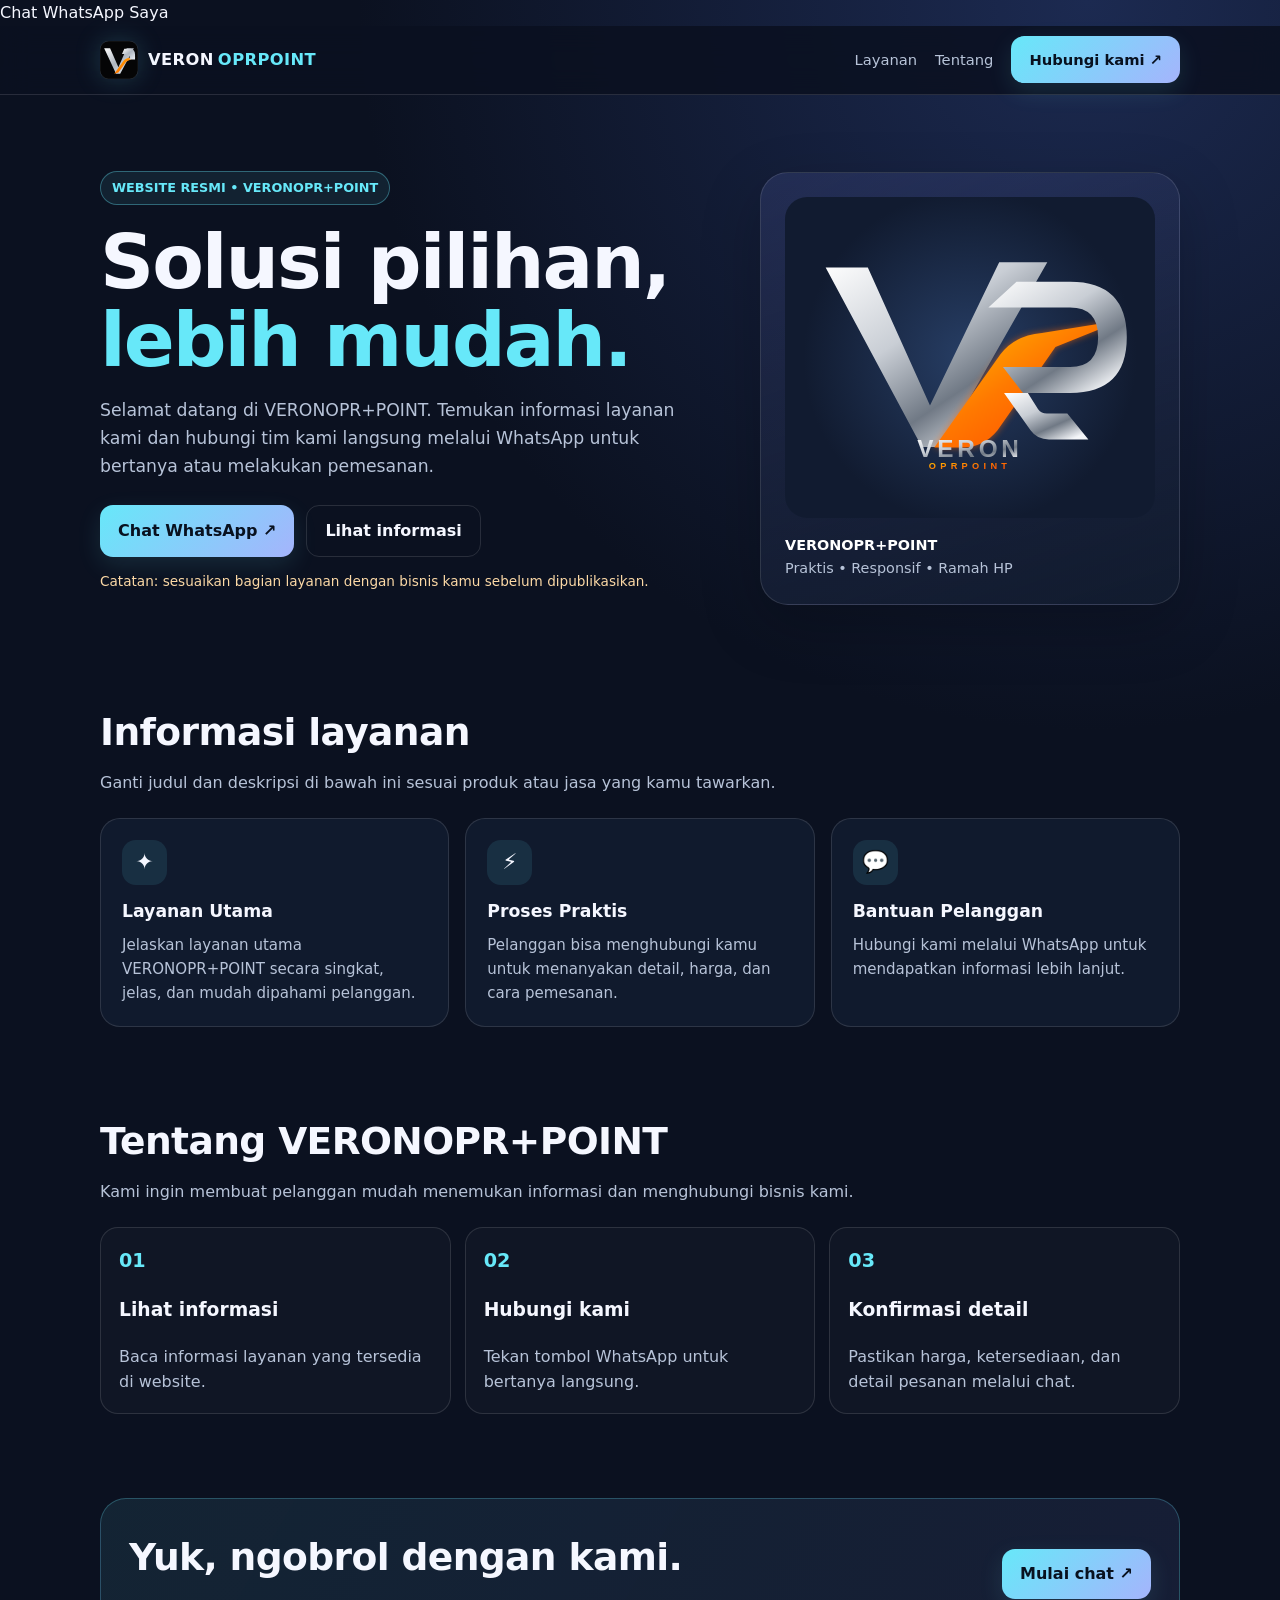
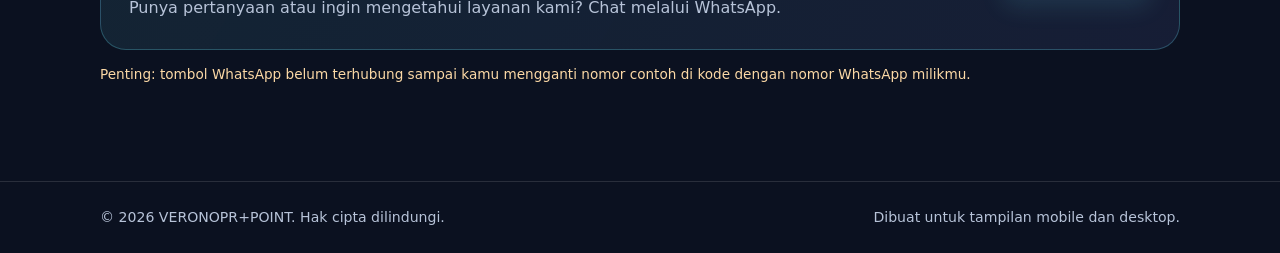
==== index.html @ 95756a9f "Update central hero graphic to VERON OPRPOINT logo" ====
<!doctype html>
<html lang="id">
<head>
  <meta charset="utf-8">
  <meta name="viewport" content="width=device-width, initial-scale=1">
  <meta name="theme-color" content="#101827">
  <link rel="icon" type="image/svg+xml" href="data:image/svg+xml,%3Csvg xmlns='http://www.w3.org/2000/svg' viewBox='0 0 64 64'%3E%3Cdefs%3E%3ClinearGradient id='s' x1='0' y1='0' x2='1' y2='1'%3E%3Cstop stop-color='%23fff'/%3E%3Cstop offset='1' stop-color='%238b929c'/%3E%3C/linearGradient%3E%3ClinearGradient id='o' x1='0' y1='0' x2='1' y2='1'%3E%3Cstop stop-color='%23ffb000'/%3E%3Cstop offset='1' stop-color='%23ff4b00'/%3E%3C/linearGradient%3E%3C/defs%3E%3Crect width='64' height='64' rx='14' fill='%23050506'/%3E%3Cpath d='M7 13h10l13 31 14-31h12L33 55h-7z' fill='url(%23s)'/%3E%3Cpath d='M25 54 39 33Q42 28 49 28L59 27 43 35 31 53z' fill='url(%23o)'/%3E%3C/svg%3E">
  <meta name="description" content="VERONOPR+POINT — layanan dan produk pilihan. Hubungi kami melalui WhatsApp.">
  <title>VERONOPR+POINT | Website Resmi</title>
  <style>
    :root { --bg:#0b1120; --panel:#121c2f; --panel2:#18253b; --text:#f5f7ff; --muted:#b7c3d8; --cyan:#67e8f9; --blue:#818cf8; --line:rgba(255,255,255,.12); }
    * { box-sizing:border-box; }
    html { scroll-behavior:smooth; }
    body { margin:0; font-family:system-ui,-apple-system,BlinkMacSystemFont,"Segoe UI",sans-serif; color:var(--text); background:radial-gradient(circle at 85% 0%,#1c2a51 0,transparent 34%),var(--bg); line-height:1.6; }
    a { color:inherit; text-decoration:none; }
    .wrap { width:min(1080px,92%); margin:auto; }
    header { position:sticky; top:0; z-index:5; background:rgba(11,17,32,.88); backdrop-filter:blur(14px); border-bottom:1px solid var(--line); }
    nav { min-height:68px; display:flex; justify-content:space-between; align-items:center; gap:16px; }
    .brand { display:inline-flex; align-items:center; gap:10px; font-weight:900; letter-spacing:.4px; font-size:1.02rem; white-space:nowrap; }
    .brand span { color:var(--cyan); }
    .brand-mark { width:38px; height:38px; flex:0 0 38px; filter:drop-shadow(0 0 12px rgba(103,232,249,.18)); }
    .brand-name { display:inline-flex; align-items:baseline; gap:4px; }
    .brand-name .brand-accent { color:var(--cyan); }
    .navlinks { display:flex; gap:18px; align-items:center; font-size:.92rem; color:var(--muted); }
    .navlinks a:hover { color:white; }
    .btn { display:inline-flex; align-items:center; justify-content:center; gap:8px; padding:12px 18px; border-radius:13px; font-weight:800; background:linear-gradient(135deg,var(--cyan),#a5b4fc); color:#08111f; border:0; cursor:pointer; box-shadow:0 8px 25px rgba(103,232,249,.12); }
    .btn.secondary { background:transparent; color:var(--text); border:1px solid var(--line); box-shadow:none; }
    .hero { padding:76px 0 54px; display:grid; grid-template-columns:1.2fr .8fr; gap:30px; align-items:center; }
    .eyebrow { display:inline-block; border:1px solid rgba(103,232,249,.35); color:var(--cyan); background:rgba(103,232,249,.08); padding:6px 11px; border-radius:999px; font-size:.8rem; font-weight:800; }
    h1 { font-size:clamp(2.35rem,6vw,4.7rem); line-height:1.04; letter-spacing:-2px; margin:18px 0; }
    h1 span { color:var(--cyan); }
    .lead { color:var(--muted); font-size:1.08rem; max-width:600px; }
    .actions { display:flex; flex-wrap:wrap; gap:12px; margin-top:25px; }
    .hero-card { border:1px solid var(--line); border-radius:28px; padding:24px; background:linear-gradient(160deg,rgba(129,140,248,.14),rgba(18,28,47,.92)); box-shadow:0 20px 60px rgba(0,0,0,.22); }
    .orb { width:100%; aspect-ratio:1.15; border-radius:22px; display:grid; place-items:center; background:radial-gradient(circle,#273e65,#111b30 68%); }
    .orb .hero-logo { display:block; width:100%; height:100%; max-height:390px; padding:12px; overflow:visible; }
    .mini { color:var(--muted); font-size:.9rem; margin-top:16px; }
    section { padding:42px 0; }
    .section-head { margin-bottom:22px; }
    h2 { margin:0 0 8px; font-size:clamp(1.7rem,4vw,2.35rem); letter-spacing:-.6px; }
    .sub { color:var(--muted); margin:0; }
    .grid { display:grid; grid-template-columns:repeat(3,1fr); gap:16px; }
    .card { background:rgba(18,28,47,.88); border:1px solid var(--line); border-radius:20px; padding:21px; }
    .card .icon { width:45px; height:45px; display:grid; place-items:center; border-radius:14px; background:rgba(103,232,249,.1); font-size:1.35rem; margin-bottom:13px; }
    .card h3 { margin:0 0 7px; font-size:1.08rem; }
    .card p { margin:0; color:var(--muted); font-size:.94rem; }
    .steps { display:grid; grid-template-columns:repeat(3,1fr); gap:14px; counter-reset:step; }
    .step { padding:18px; border:1px solid var(--line); border-radius:18px; background:rgba(255,255,255,.025); }
    .step:before { counter-increment:step; content:"0" counter(step); color:var(--cyan); font-weight:900; font-size:1.2rem; }
    .contact { padding:28px; border-radius:26px; border:1px solid rgba(103,232,249,.25); background:linear-gradient(120deg,rgba(103,232,249,.09),rgba(129,140,248,.1)); display:flex; justify-content:space-between; align-items:center; gap:20px; }
    .contact p { color:var(--muted); margin:6px 0 0; }
    footer { margin-top:40px; padding:24px 0; border-top:1px solid var(--line); color:var(--muted); font-size:.88rem; }
    .footrow { display:flex; justify-content:space-between; gap:12px; flex-wrap:wrap; }
    .notice { font-size:.85rem; color:#fcd9a6; margin-top:14px; }
    @media (max-width:720px) {
      .navlinks a:not(.btn) { display:none; }
      .hero { grid-template-columns:1fr; padding-top:48px; }
      .hero-card { max-width:500px; width:100%; margin:auto; }
      .grid,.steps { grid-template-columns:1fr; }
      .contact { align-items:flex-start; flex-direction:column; }
      h1 { letter-spacing:-1.2px; }
    }
  </style>
</head>
<body><a href="https://wa.me/6289602940166" target="_blank">
  Chat WhatsApp Saya
</a>
<header>
  <nav class="wrap">
    <a class="brand" href="#home" aria-label="VERON OPRPOINT — beranda">
      <svg class="brand-mark" viewBox="0 0 64 64" role="img" aria-label="Logo VP VERON OPRPOINT">
        <defs>
          <linearGradient id="veronSilver" x1="0" y1="0" x2="1" y2="1"><stop stop-color="#fff"/><stop offset=".48" stop-color="#aeb5bf"/><stop offset="1" stop-color="#eef2f7"/></linearGradient>
          <linearGradient id="veronOrange" x1="0" y1="0" x2="1" y2="1"><stop stop-color="#ffb900"/><stop offset=".55" stop-color="#ff7900"/><stop offset="1" stop-color="#ff3d00"/></linearGradient>
        </defs>
        <rect width="64" height="64" rx="15" fill="#050506" stroke="rgba(255,255,255,.16)"/>
        <path d="M7 12h10l14 32 14-32h12L34 55h-7z" fill="url(#veronSilver)"/>
        <path d="M24 55 39 34Q43 28 51 28L60 27 44 35 31 53z" fill="url(#veronOrange)"/>
        <path d="M41 13h10q8 1 8 10v8h-9v-6q0-3-4-3h-9z" fill="url(#veronSilver)"/>
      </svg>
      <span class="brand-name"><span style="color:var(--text)">VERON</span><span class="brand-accent">OPRPOINT</span></span>
    </a>
    <div class="navlinks">
      <a href="#layanan">Layanan</a>
      <a href="#tentang">Tentang</a>
      <a href="#kontak" class="btn">Hubungi kami ↗</a>
    </div>
  </nav>
</header>

<main id="home">
  <div class="wrap hero">
    <div>
      <span class="eyebrow">WEBSITE RESMI • VERONOPR+POINT</span>
      <h1>Solusi pilihan,<br><span>lebih mudah.</span></h1>
      <p class="lead">Selamat datang di VERONOPR+POINT. Temukan informasi layanan kami dan hubungi tim kami langsung melalui WhatsApp untuk bertanya atau melakukan pemesanan.</p>
      <div class="actions">
        <a class="btn wa-link" href="#kontak">Chat WhatsApp ↗</a>
        <a class="btn secondary" href="#layanan">Lihat informasi</a>
      </div>
      <p class="notice">Catatan: sesuaikan bagian layanan dengan bisnis kamu sebelum dipublikasikan.</p>
    </div>
    <div class="hero-card">
      <div class="orb">
        <svg class="hero-logo" viewBox="0 0 640 420" role="img" aria-label="Logo VERON OPRPOINT perak dan oranye">
          <defs>
            <linearGradient id="heroSilver" x1="0" y1="0" x2="0.8" y2="1"><stop offset="0" stop-color="#fff"/><stop offset=".42" stop-color="#c9ced5"/><stop offset=".72" stop-color="#707985"/><stop offset="1" stop-color="#f4f6f9"/></linearGradient>
            <linearGradient id="heroOrange" x1="0" y1="0" x2="1" y2="1"><stop offset="0" stop-color="#ffc400"/><stop offset=".45" stop-color="#ff7900"/><stop offset="1" stop-color="#ff3d00"/></linearGradient>
            <filter id="heroGlow" x="-30%" y="-30%" width="160%" height="160%"><feGaussianBlur stdDeviation="7"/></filter>
          </defs>
          <g transform="translate(28 8)">
            <path d="M25 35h78l115 255 128-265h89L240 367h-37z" fill="url(#heroSilver)"/>
            <path d="M226 368 348 196q25-35 77-40l149-24-124 50-107 154q-26 32-65 32z" fill="#ff6500" opacity=".6" filter="url(#heroGlow)"/>
            <path d="M226 368 348 196q25-35 77-40l149-24-124 50-107 154q-26 32-65 32z" fill="url(#heroOrange)"/>
            <path d="M378 61h99q105 0 105 103t-105 103h-87l-37-48h124q52 0 52-55t-52-55h-151z" fill="url(#heroSilver)"/>
            <path d="M399 267h-44l49 69q12 17 34 17h73l-39-48h-38q-10 0-16-8z" fill="url(#heroSilver)"/>
          </g>
          <text x="320" y="394" text-anchor="middle" font-family="Arial, Helvetica, sans-serif" font-size="45" font-weight="900" letter-spacing="7" fill="url(#heroSilver)">VERON</text>
          <text x="320" y="416" text-anchor="middle" font-family="Arial, Helvetica, sans-serif" font-size="17" font-weight="700" letter-spacing="8" fill="url(#heroOrange)">OPRPOINT</text>
        </svg>
      </div>
      <div class="mini"><strong style="color:white">VERONOPR+POINT</strong><br>Praktis • Responsif • Ramah HP</div>
    </div>
  </div>

  <section id="layanan">
    <div class="wrap">
      <div class="section-head">
        <h2>Informasi layanan</h2>
        <p class="sub">Ganti judul dan deskripsi di bawah ini sesuai produk atau jasa yang kamu tawarkan.</p>
      </div>
      <div class="grid">
        <article class="card"><div class="icon">✦</div><h3>Layanan Utama</h3><p>Jelaskan layanan utama VERONOPR+POINT secara singkat, jelas, dan mudah dipahami pelanggan.</p></article>
        <article class="card"><div class="icon">⚡</div><h3>Proses Praktis</h3><p>Pelanggan bisa menghubungi kamu untuk menanyakan detail, harga, dan cara pemesanan.</p></article>
        <article class="card"><div class="icon">💬</div><h3>Bantuan Pelanggan</h3><p>Hubungi kami melalui WhatsApp untuk mendapatkan informasi lebih lanjut.</p></article>
      </div>
    </div>
  </section>

  <section id="tentang">
    <div class="wrap">
      <div class="section-head">
        <h2>Tentang VERONOPR+POINT</h2>
        <p class="sub">Kami ingin membuat pelanggan mudah menemukan informasi dan menghubungi bisnis kami.</p>
      </div>
      <div class="steps">
        <div class="step"><h3>Lihat informasi</h3><p class="sub">Baca informasi layanan yang tersedia di website.</p></div>
        <div class="step"><h3>Hubungi kami</h3><p class="sub">Tekan tombol WhatsApp untuk bertanya langsung.</p></div>
        <div class="step"><h3>Konfirmasi detail</h3><p class="sub">Pastikan harga, ketersediaan, dan detail pesanan melalui chat.</p></div>
      </div>
    </div>
  </section>

  <section id="kontak">
    <div class="wrap">
      <div class="contact">
        <div><h2>Yuk, ngobrol dengan kami.</h2><p>Punya pertanyaan atau ingin mengetahui layanan kami? Chat melalui WhatsApp.</p></div>
        <a class="btn wa-link" href="#kontak">Mulai chat ↗</a>
      </div>
      <p class="notice">Penting: tombol WhatsApp belum terhubung sampai kamu mengganti nomor contoh di kode dengan nomor WhatsApp milikmu.</p>
    </div>
  </section>
</main>

<footer>
  <div class="wrap footrow">
    <span>© <span id="year"></span> VERONOPR+POINT. Hak cipta dilindungi.</span>
    <span>Dibuat untuk tampilan mobile dan desktop.</span>
  </div>
</footer>
<script>
  // GANTI 628xxxxxxxxxx dengan nomor WhatsApp kamu.
  // Gunakan kode negara 62, tanpa tanda +, spasi, atau angka 0 di depan.
  const WHATSAPP_NUMBER = "6289602940166";
  const MESSAGE = "Halo VERONOPR+POINT, saya ingin bertanya tentang layanan kamu.";
  document.getElementById("year").textContent = new Date().getFullYear();
  document.querySelectorAll(".wa-link").forEach(link => {
    link.href = "https://wa.me/" + WHATSAPP_NUMBER + "?text=" + encodeURIComponent(MESSAGE);
    link.target = "_blank";
    link.rel = "noopener";
    link.addEventListener("click", event => {
      if (WHATSAPP_NUMBER.includes("x")) {
        event.preventDefault();
        alert("Nomor WhatsApp belum diatur. Buka file index.html dan ganti 628xxxxxxxxxx dengan nomor WhatsApp kamu.");
      }
    });
  });
</script>
</body>
</html>
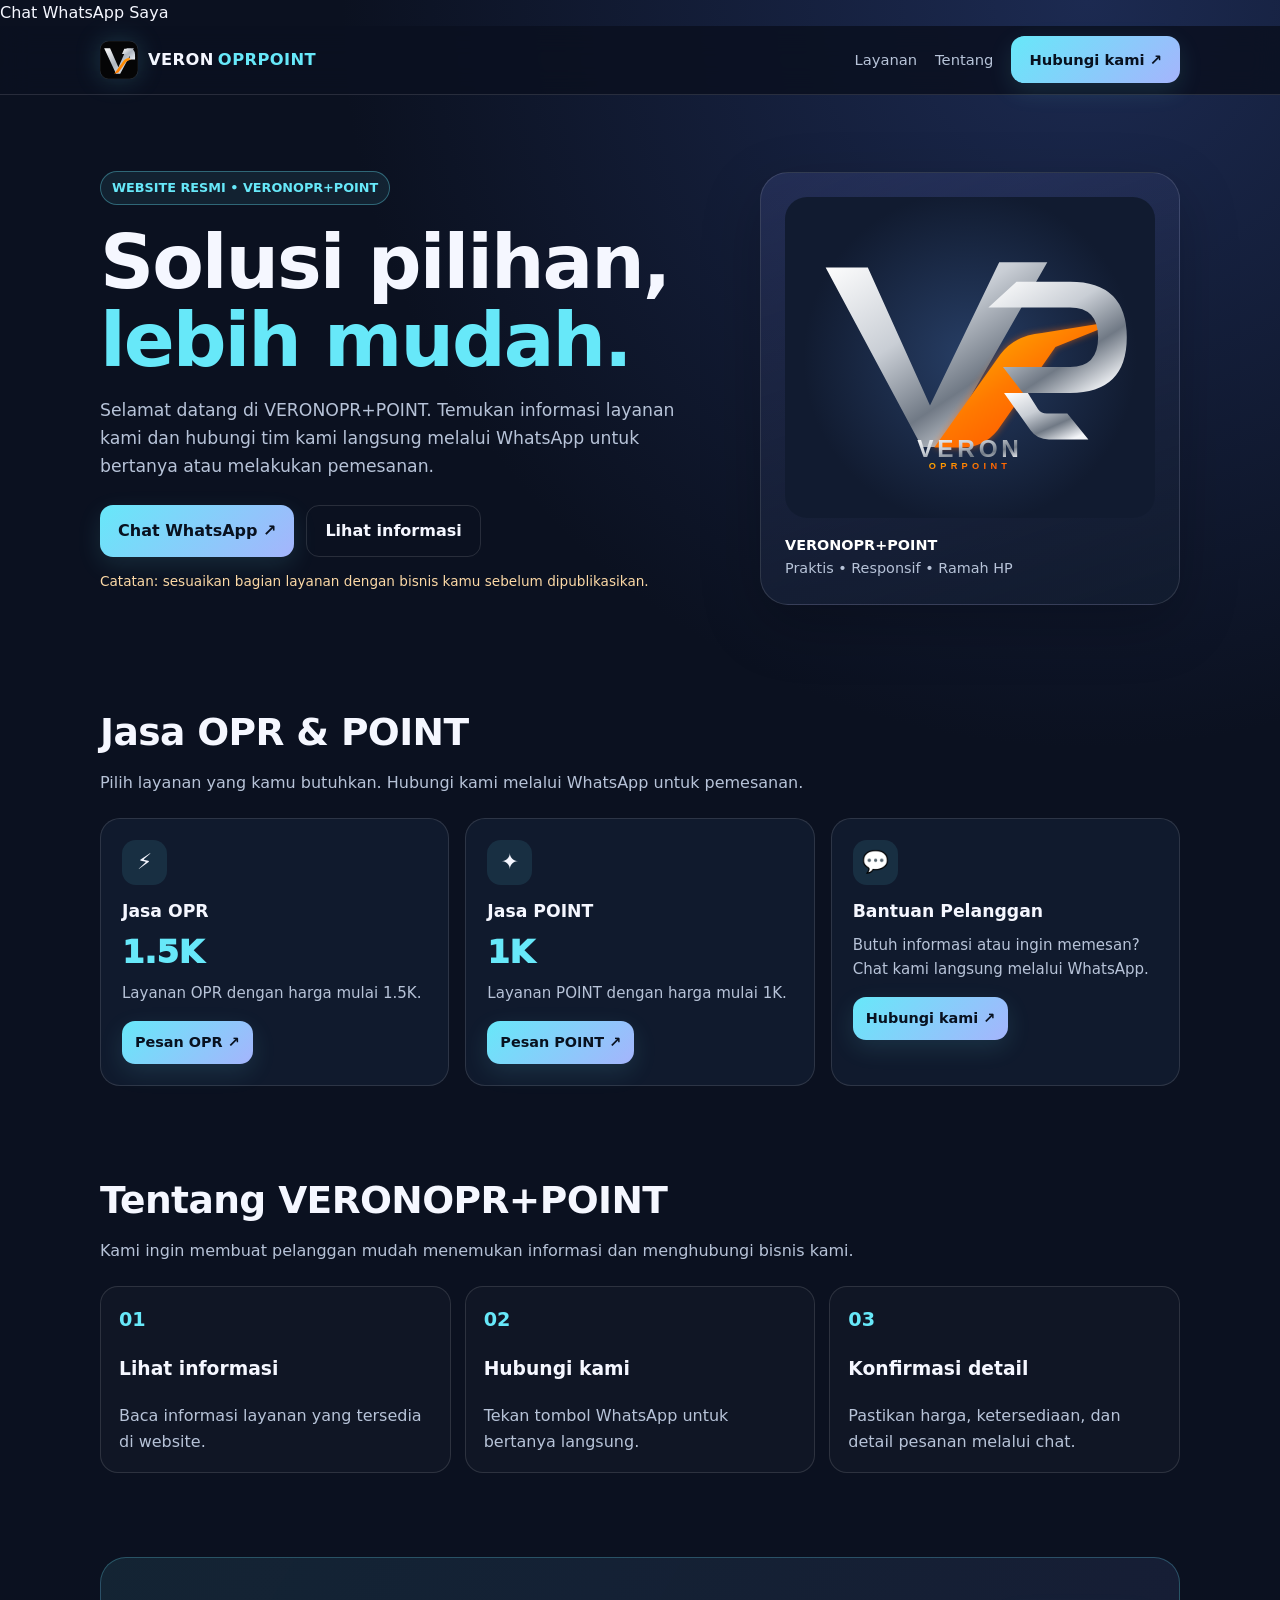
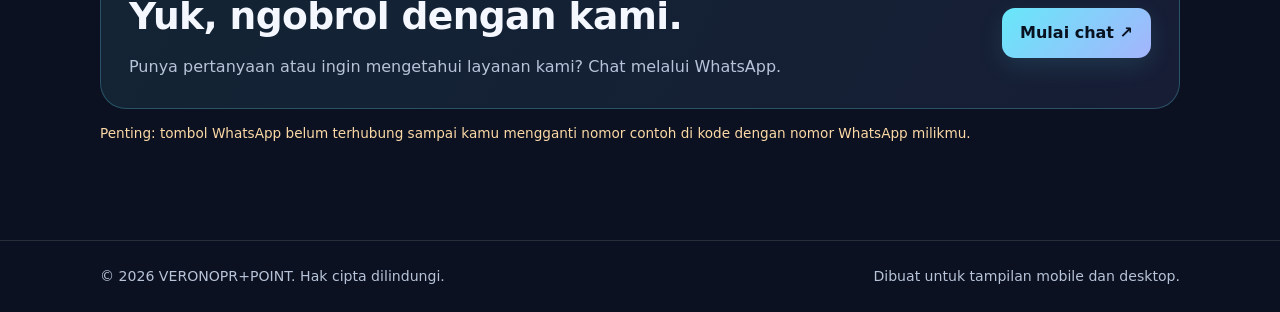
==== commit 8a15c161: "Add OPR and POINT service pricing" ====
--- a/index.html
+++ b/index.html
@@ -44,6 +44,8 @@
     .card .icon { width:45px; height:45px; display:grid; place-items:center; border-radius:14px; background:rgba(103,232,249,.1); font-size:1.35rem; margin-bottom:13px; }
     .card h3 { margin:0 0 7px; font-size:1.08rem; }
     .card p { margin:0; color:var(--muted); font-size:.94rem; }
+    .card .service-price { color:var(--cyan); font-size:2rem; line-height:1.2; font-weight:950; margin:4px 0 10px; }
+    .service-btn { margin-top:16px; padding:10px 13px; font-size:.9rem; }
     .steps { display:grid; grid-template-columns:repeat(3,1fr); gap:14px; counter-reset:step; }
     .step { padding:18px; border:1px solid var(--line); border-radius:18px; background:rgba(255,255,255,.025); }
     .step:before { counter-increment:step; content:"0" counter(step); color:var(--cyan); font-weight:900; font-size:1.2rem; }
@@ -126,13 +128,13 @@
   <section id="layanan">
     <div class="wrap">
       <div class="section-head">
-        <h2>Informasi layanan</h2>
-        <p class="sub">Ganti judul dan deskripsi di bawah ini sesuai produk atau jasa yang kamu tawarkan.</p>
+        <h2>Jasa OPR & POINT</h2>
+        <p class="sub">Pilih layanan yang kamu butuhkan. Hubungi kami melalui WhatsApp untuk pemesanan.</p>
       </div>
       <div class="grid">
-        <article class="card"><div class="icon">✦</div><h3>Layanan Utama</h3><p>Jelaskan layanan utama VERONOPR+POINT secara singkat, jelas, dan mudah dipahami pelanggan.</p></article>
-        <article class="card"><div class="icon">⚡</div><h3>Proses Praktis</h3><p>Pelanggan bisa menghubungi kamu untuk menanyakan detail, harga, dan cara pemesanan.</p></article>
-        <article class="card"><div class="icon">💬</div><h3>Bantuan Pelanggan</h3><p>Hubungi kami melalui WhatsApp untuk mendapatkan informasi lebih lanjut.</p></article>
+        <article class="card"><div class="icon">⚡</div><h3>Jasa OPR</h3><p class="service-price">1.5K</p><p>Layanan OPR dengan harga mulai 1.5K.</p><a class="btn wa-link service-btn" href="#kontak">Pesan OPR ↗</a></article>
+        <article class="card"><div class="icon">✦</div><h3>Jasa POINT</h3><p class="service-price">1K</p><p>Layanan POINT dengan harga mulai 1K.</p><a class="btn wa-link service-btn" href="#kontak">Pesan POINT ↗</a></article>
+        <article class="card"><div class="icon">💬</div><h3>Bantuan Pelanggan</h3><p>Butuh informasi atau ingin memesan? Chat kami langsung melalui WhatsApp.</p><a class="btn wa-link service-btn" href="#kontak">Hubungi kami ↗</a></article>
       </div>
     </div>
   </section>
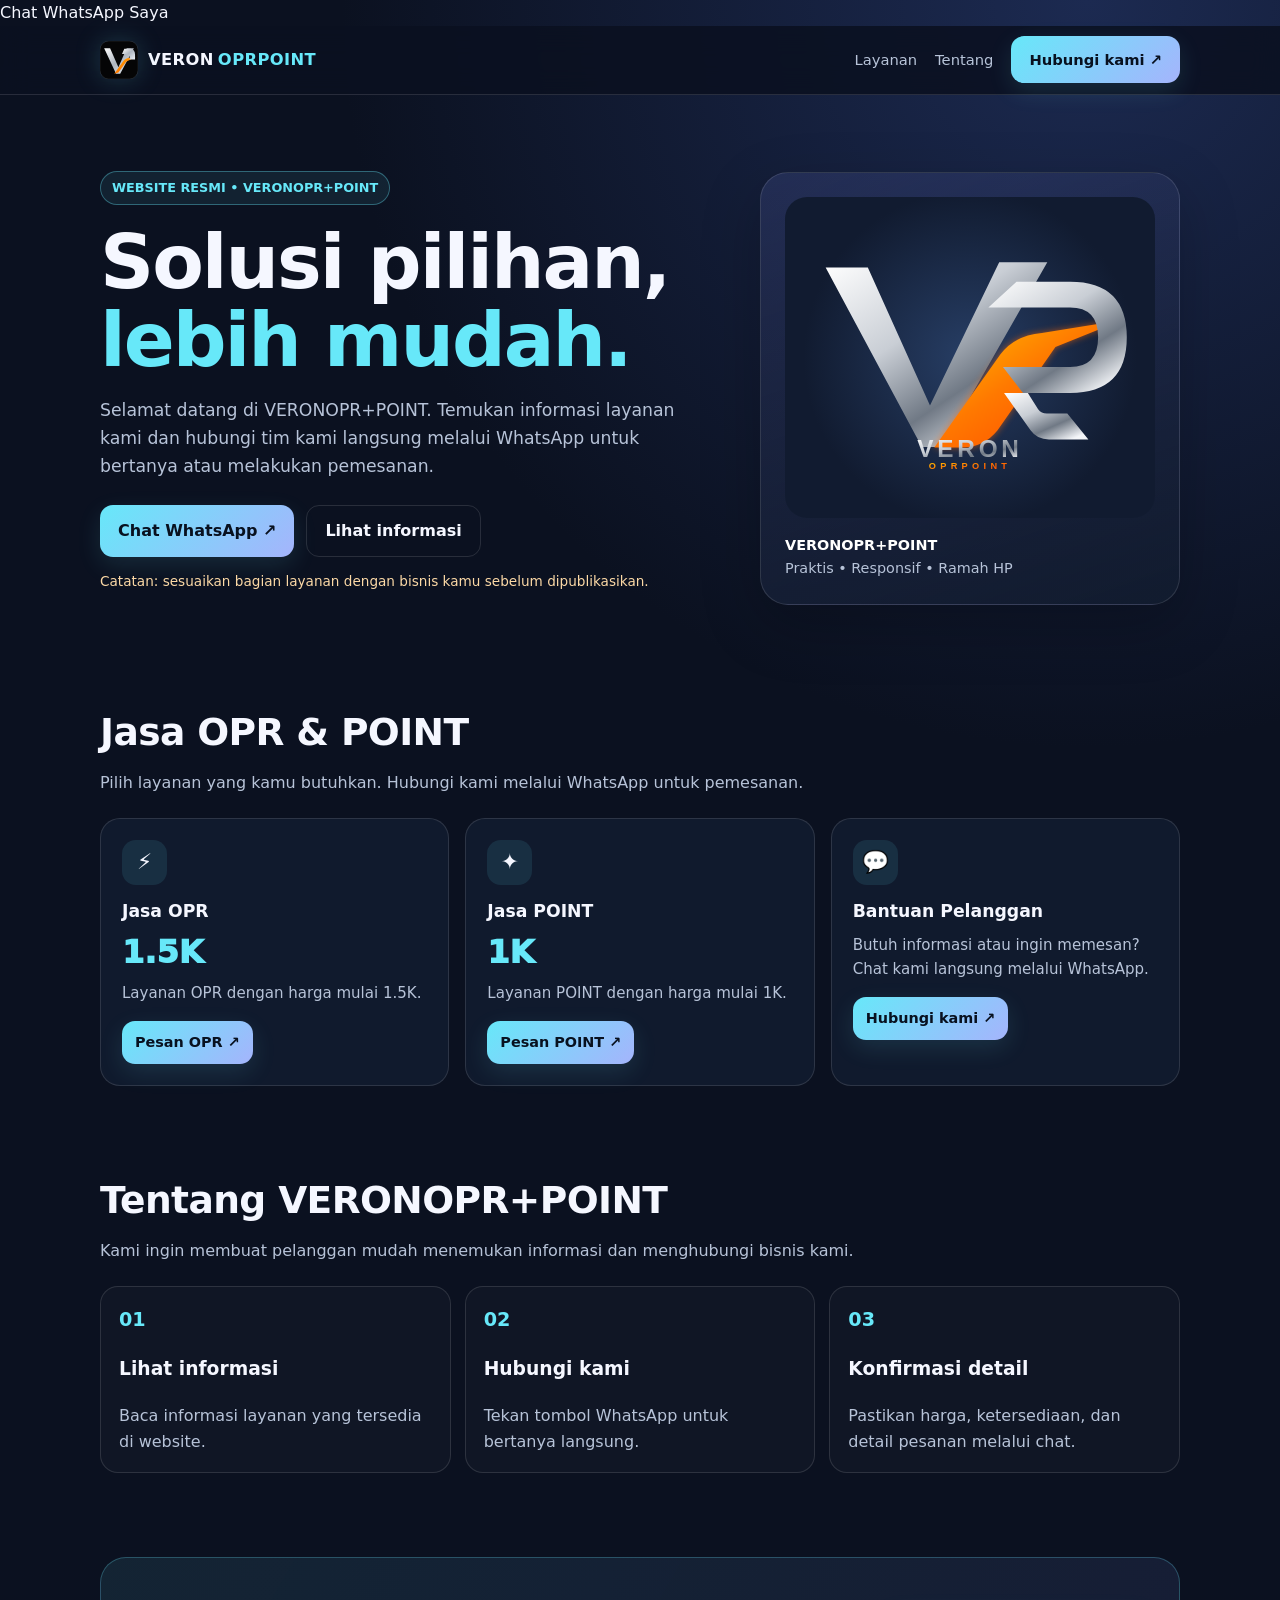
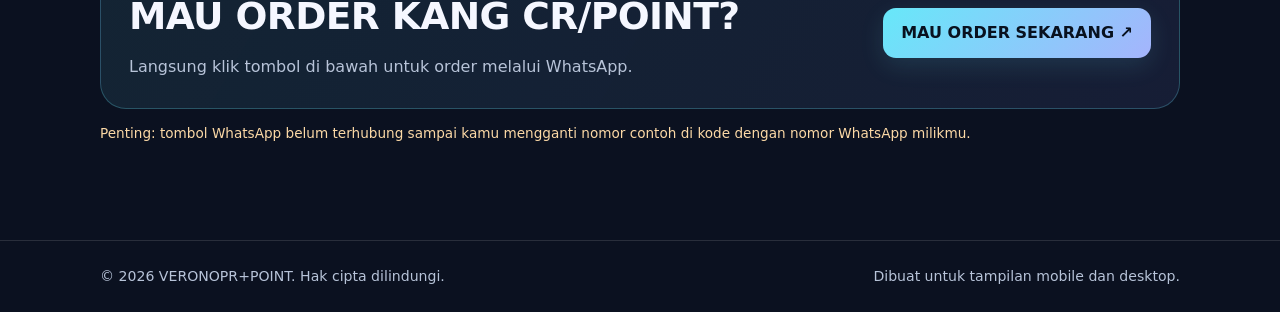
==== commit 18a85768: "Add direct WhatsApp order button for CR/POINT" ====
--- a/index.html
+++ b/index.html
@@ -156,8 +156,8 @@
   <section id="kontak">
     <div class="wrap">
       <div class="contact">
-        <div><h2>Yuk, ngobrol dengan kami.</h2><p>Punya pertanyaan atau ingin mengetahui layanan kami? Chat melalui WhatsApp.</p></div>
-        <a class="btn wa-link" href="#kontak">Mulai chat ↗</a>
+        <div><h2>MAU ORDER KANG CR/POINT?</h2><p>Langsung klik tombol di bawah untuk order melalui WhatsApp.</p></div>
+        <a class="btn wa-link" data-message="Halo, saya mau order KANG CR/POINT." href="#kontak">MAU ORDER SEKARANG ↗</a>
       </div>
       <p class="notice">Penting: tombol WhatsApp belum terhubung sampai kamu mengganti nomor contoh di kode dengan nomor WhatsApp milikmu.</p>
     </div>
@@ -177,7 +177,8 @@
   const MESSAGE = "Halo VERONOPR+POINT, saya ingin bertanya tentang layanan kamu.";
   document.getElementById("year").textContent = new Date().getFullYear();
   document.querySelectorAll(".wa-link").forEach(link => {
-    link.href = "https://wa.me/" + WHATSAPP_NUMBER + "?text=" + encodeURIComponent(MESSAGE);
+    const message = link.dataset.message || MESSAGE;
+    link.href = "https://wa.me/" + WHATSAPP_NUMBER + "?text=" + encodeURIComponent(message);
     link.target = "_blank";
     link.rel = "noopener";
     link.addEventListener("click", event => {
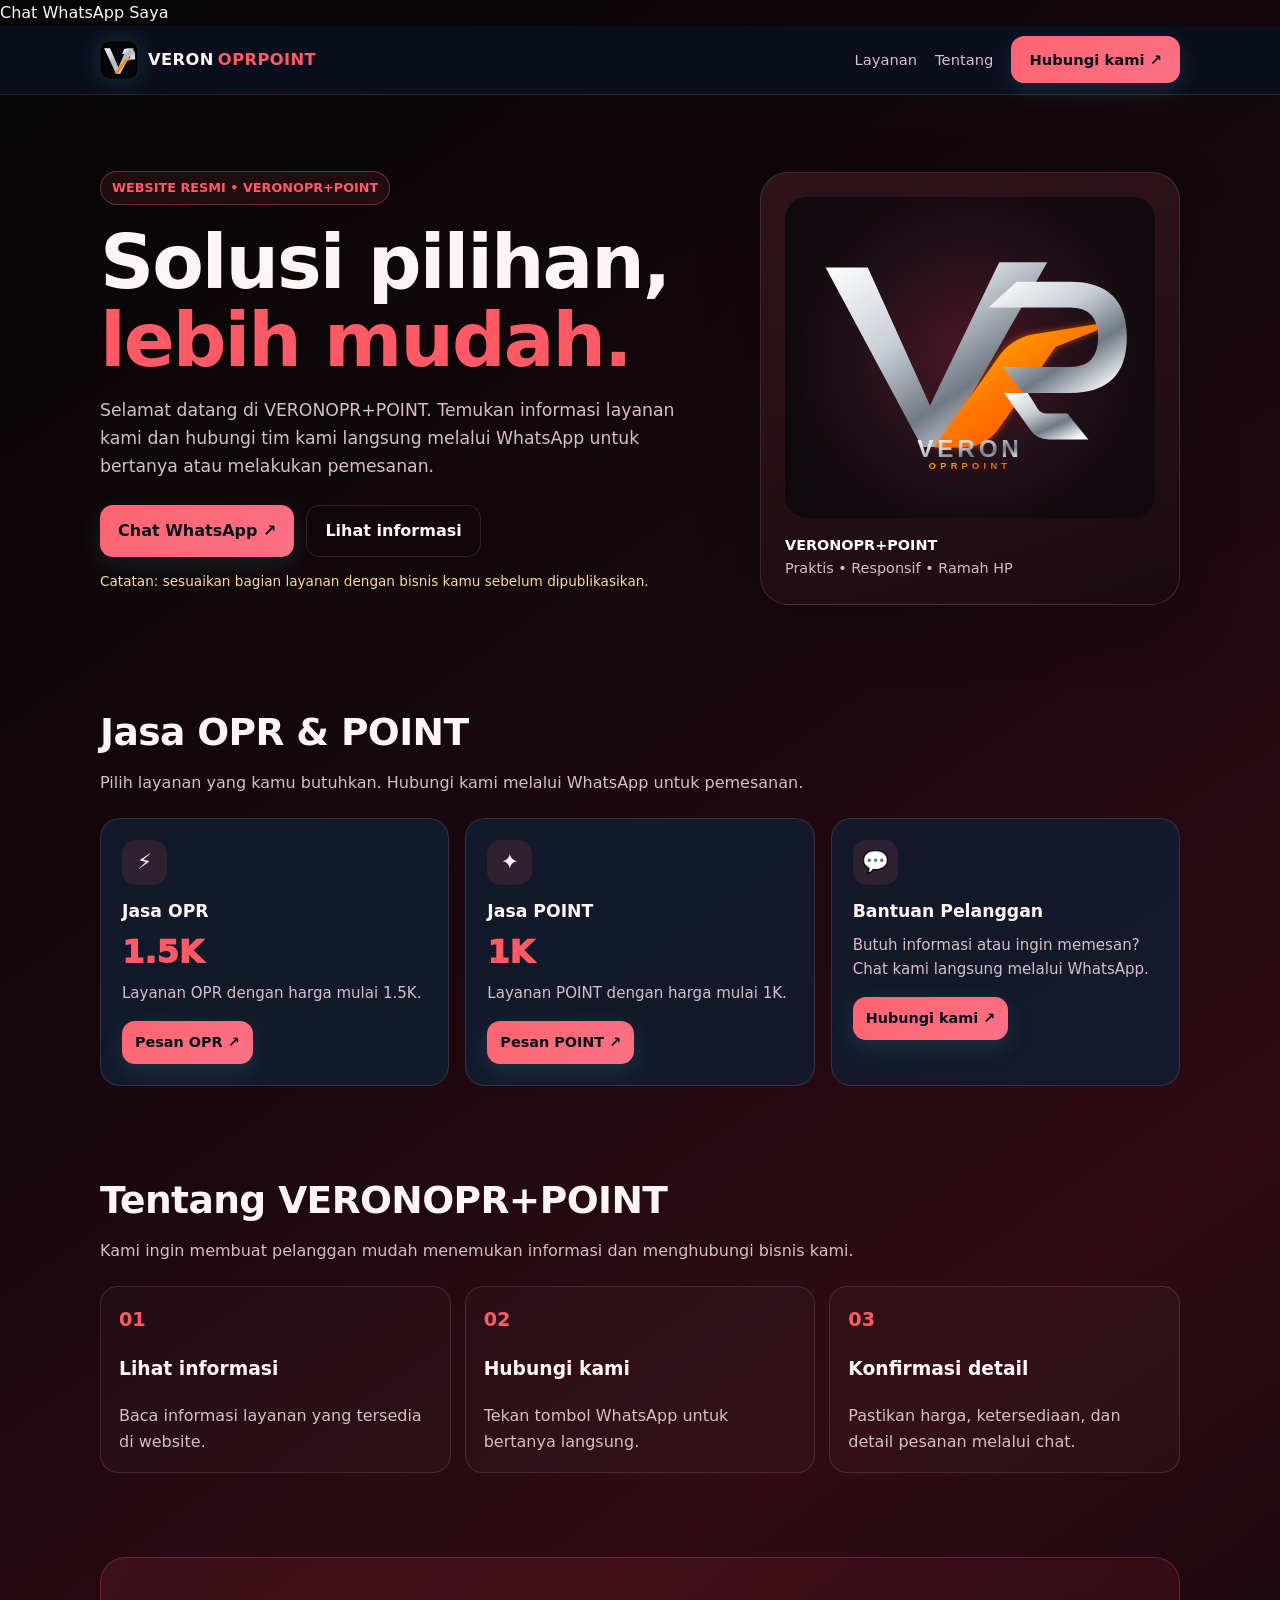
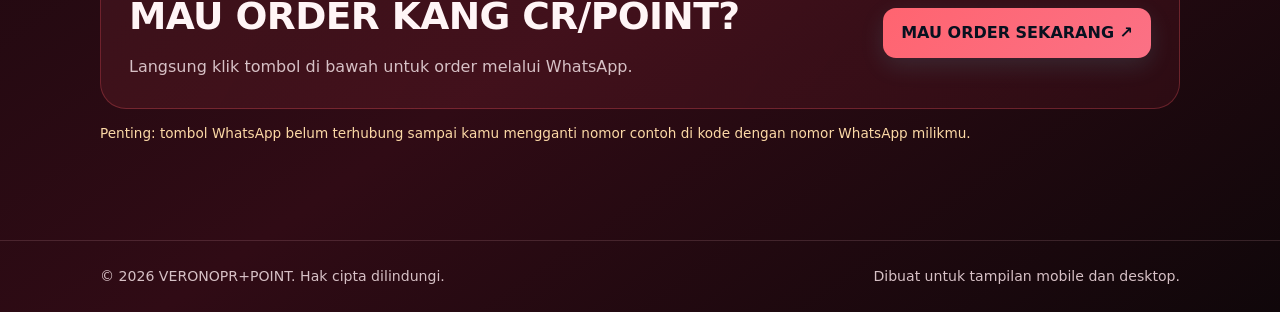
==== commit 6ccb7c1e: "Change website background to black and red gradient" ====
--- a/index.html
+++ b/index.html
@@ -8,10 +8,10 @@
   <meta name="description" content="VERONOPR+POINT — layanan dan produk pilihan. Hubungi kami melalui WhatsApp.">
   <title>VERONOPR+POINT | Website Resmi</title>
   <style>
-    :root { --bg:#0b1120; --panel:#121c2f; --panel2:#18253b; --text:#f5f7ff; --muted:#b7c3d8; --cyan:#67e8f9; --blue:#818cf8; --line:rgba(255,255,255,.12); }
+    :root { --bg:#090608; --panel:#1a0b10; --panel2:#2a1019; --text:#fff5f6; --muted:#d6c0c5; --cyan:#ff5a65; --blue:#fb7185; --line:rgba(255,190,200,.15); }
     * { box-sizing:border-box; }
     html { scroll-behavior:smooth; }
-    body { margin:0; font-family:system-ui,-apple-system,BlinkMacSystemFont,"Segoe UI",sans-serif; color:var(--text); background:radial-gradient(circle at 85% 0%,#1c2a51 0,transparent 34%),var(--bg); line-height:1.6; }
+    body { margin:0; font-family:system-ui,-apple-system,BlinkMacSystemFont,"Segoe UI",sans-serif; color:var(--text); background:linear-gradient(145deg,#050506 0%,#16080d 38%,#300b15 72%,#10070a 100%); line-height:1.6; }
     a { color:inherit; text-decoration:none; }
     .wrap { width:min(1080px,92%); margin:auto; }
     header { position:sticky; top:0; z-index:5; background:rgba(11,17,32,.88); backdrop-filter:blur(14px); border-bottom:1px solid var(--line); }
@@ -23,16 +23,16 @@
     .brand-name .brand-accent { color:var(--cyan); }
     .navlinks { display:flex; gap:18px; align-items:center; font-size:.92rem; color:var(--muted); }
     .navlinks a:hover { color:white; }
-    .btn { display:inline-flex; align-items:center; justify-content:center; gap:8px; padding:12px 18px; border-radius:13px; font-weight:800; background:linear-gradient(135deg,var(--cyan),#a5b4fc); color:#08111f; border:0; cursor:pointer; box-shadow:0 8px 25px rgba(103,232,249,.12); }
+    .btn { display:inline-flex; align-items:center; justify-content:center; gap:8px; padding:12px 18px; border-radius:13px; font-weight:800; background:linear-gradient(135deg,#ff6470,#fb7185); color:#08111f; border:0; cursor:pointer; box-shadow:0 8px 25px rgba(103,232,249,.12); }
     .btn.secondary { background:transparent; color:var(--text); border:1px solid var(--line); box-shadow:none; }
     .hero { padding:76px 0 54px; display:grid; grid-template-columns:1.2fr .8fr; gap:30px; align-items:center; }
-    .eyebrow { display:inline-block; border:1px solid rgba(103,232,249,.35); color:var(--cyan); background:rgba(103,232,249,.08); padding:6px 11px; border-radius:999px; font-size:.8rem; font-weight:800; }
+    .eyebrow { display:inline-block; border:1px solid rgba(255,90,101,.38); color:var(--cyan); background:rgba(255,90,101,.09); padding:6px 11px; border-radius:999px; font-size:.8rem; font-weight:800; }
     h1 { font-size:clamp(2.35rem,6vw,4.7rem); line-height:1.04; letter-spacing:-2px; margin:18px 0; }
     h1 span { color:var(--cyan); }
     .lead { color:var(--muted); font-size:1.08rem; max-width:600px; }
     .actions { display:flex; flex-wrap:wrap; gap:12px; margin-top:25px; }
-    .hero-card { border:1px solid var(--line); border-radius:28px; padding:24px; background:linear-gradient(160deg,rgba(129,140,248,.14),rgba(18,28,47,.92)); box-shadow:0 20px 60px rgba(0,0,0,.22); }
-    .orb { width:100%; aspect-ratio:1.15; border-radius:22px; display:grid; place-items:center; background:radial-gradient(circle,#273e65,#111b30 68%); }
+    .hero-card { border:1px solid var(--line); border-radius:28px; padding:24px; background:linear-gradient(160deg,rgba(251,113,133,.13),rgba(26,11,16,.94)); box-shadow:0 20px 60px rgba(0,0,0,.22); }
+    .orb { width:100%; aspect-ratio:1.15; border-radius:22px; display:grid; place-items:center; background:radial-gradient(circle,#4a1725 0%,#211018 48%,#10090d 76%); }
     .orb .hero-logo { display:block; width:100%; height:100%; max-height:390px; padding:12px; overflow:visible; }
     .mini { color:var(--muted); font-size:.9rem; margin-top:16px; }
     section { padding:42px 0; }
@@ -41,7 +41,7 @@
     .sub { color:var(--muted); margin:0; }
     .grid { display:grid; grid-template-columns:repeat(3,1fr); gap:16px; }
     .card { background:rgba(18,28,47,.88); border:1px solid var(--line); border-radius:20px; padding:21px; }
-    .card .icon { width:45px; height:45px; display:grid; place-items:center; border-radius:14px; background:rgba(103,232,249,.1); font-size:1.35rem; margin-bottom:13px; }
+    .card .icon { width:45px; height:45px; display:grid; place-items:center; border-radius:14px; background:rgba(255,90,101,.12); font-size:1.35rem; margin-bottom:13px; }
     .card h3 { margin:0 0 7px; font-size:1.08rem; }
     .card p { margin:0; color:var(--muted); font-size:.94rem; }
     .card .service-price { color:var(--cyan); font-size:2rem; line-height:1.2; font-weight:950; margin:4px 0 10px; }
@@ -49,7 +49,7 @@
     .steps { display:grid; grid-template-columns:repeat(3,1fr); gap:14px; counter-reset:step; }
     .step { padding:18px; border:1px solid var(--line); border-radius:18px; background:rgba(255,255,255,.025); }
     .step:before { counter-increment:step; content:"0" counter(step); color:var(--cyan); font-weight:900; font-size:1.2rem; }
-    .contact { padding:28px; border-radius:26px; border:1px solid rgba(103,232,249,.25); background:linear-gradient(120deg,rgba(103,232,249,.09),rgba(129,140,248,.1)); display:flex; justify-content:space-between; align-items:center; gap:20px; }
+    .contact { padding:28px; border-radius:26px; border:1px solid rgba(255,90,101,.28); background:linear-gradient(120deg,rgba(255,90,101,.10),rgba(127,29,45,.18)); display:flex; justify-content:space-between; align-items:center; gap:20px; }
     .contact p { color:var(--muted); margin:6px 0 0; }
     footer { margin-top:40px; padding:24px 0; border-top:1px solid var(--line); color:var(--muted); font-size:.88rem; }
     .footrow { display:flex; justify-content:space-between; gap:12px; flex-wrap:wrap; }
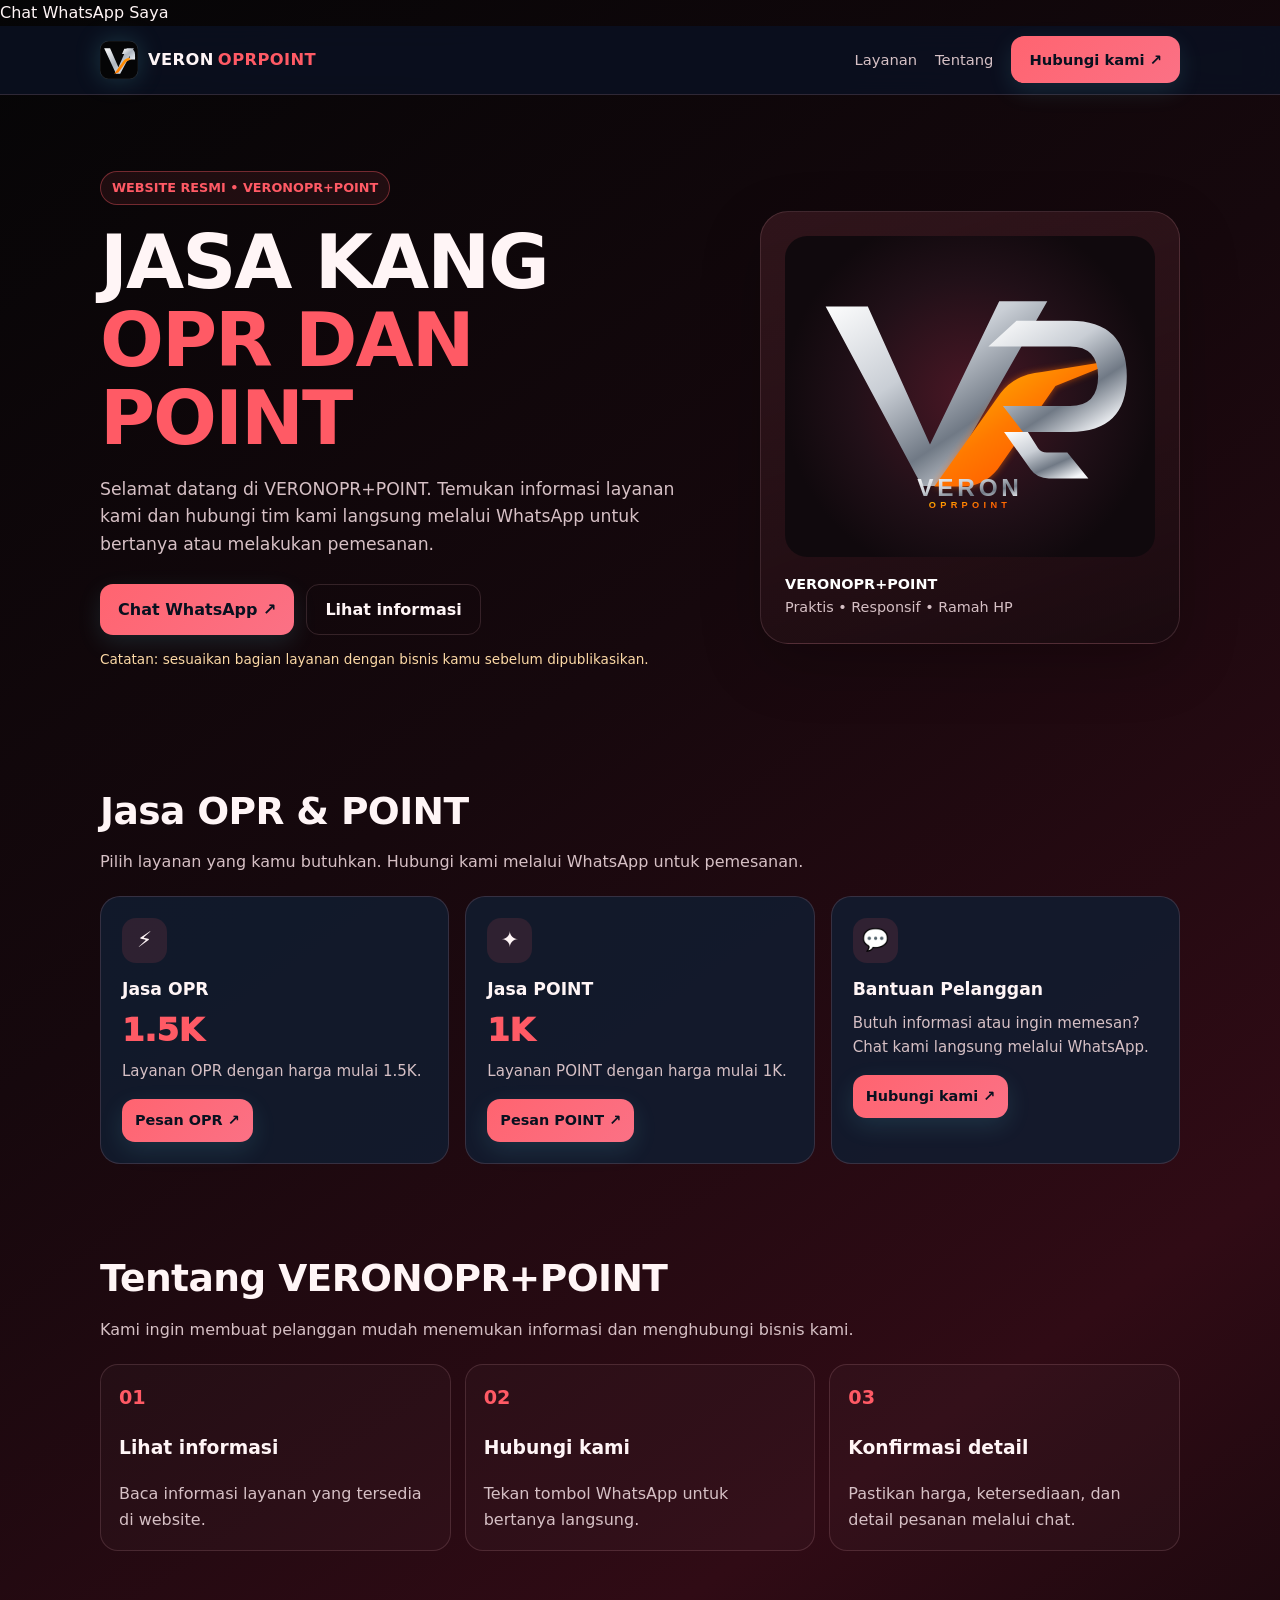
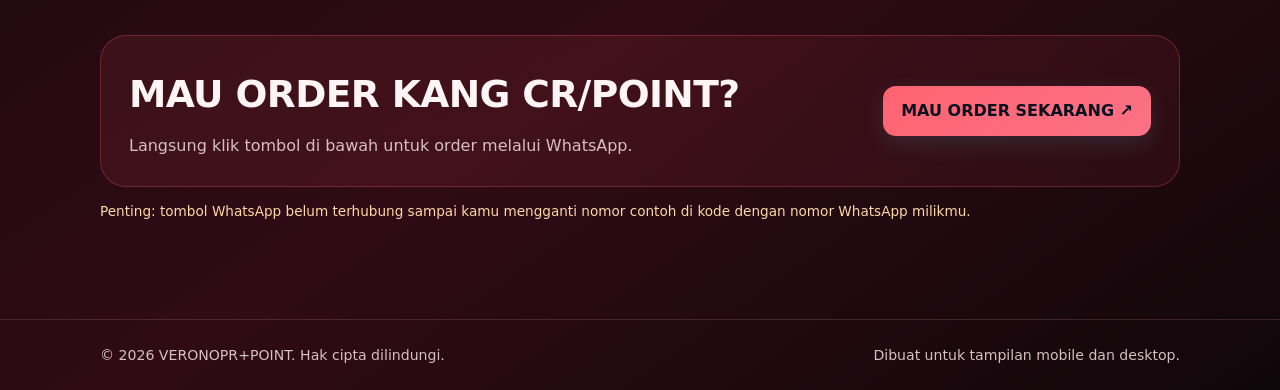
==== commit 64f5bcee: "Change hero headline to JASA KANG OPR DAN POINT" ====
--- a/index.html
+++ b/index.html
@@ -94,7 +94,7 @@
   <div class="wrap hero">
     <div>
       <span class="eyebrow">WEBSITE RESMI • VERONOPR+POINT</span>
-      <h1>Solusi pilihan,<br><span>lebih mudah.</span></h1>
+      <h1>JASA KANG<br><span>OPR DAN POINT</span></h1>
       <p class="lead">Selamat datang di VERONOPR+POINT. Temukan informasi layanan kami dan hubungi tim kami langsung melalui WhatsApp untuk bertanya atau melakukan pemesanan.</p>
       <div class="actions">
         <a class="btn wa-link" href="#kontak">Chat WhatsApp ↗</a>
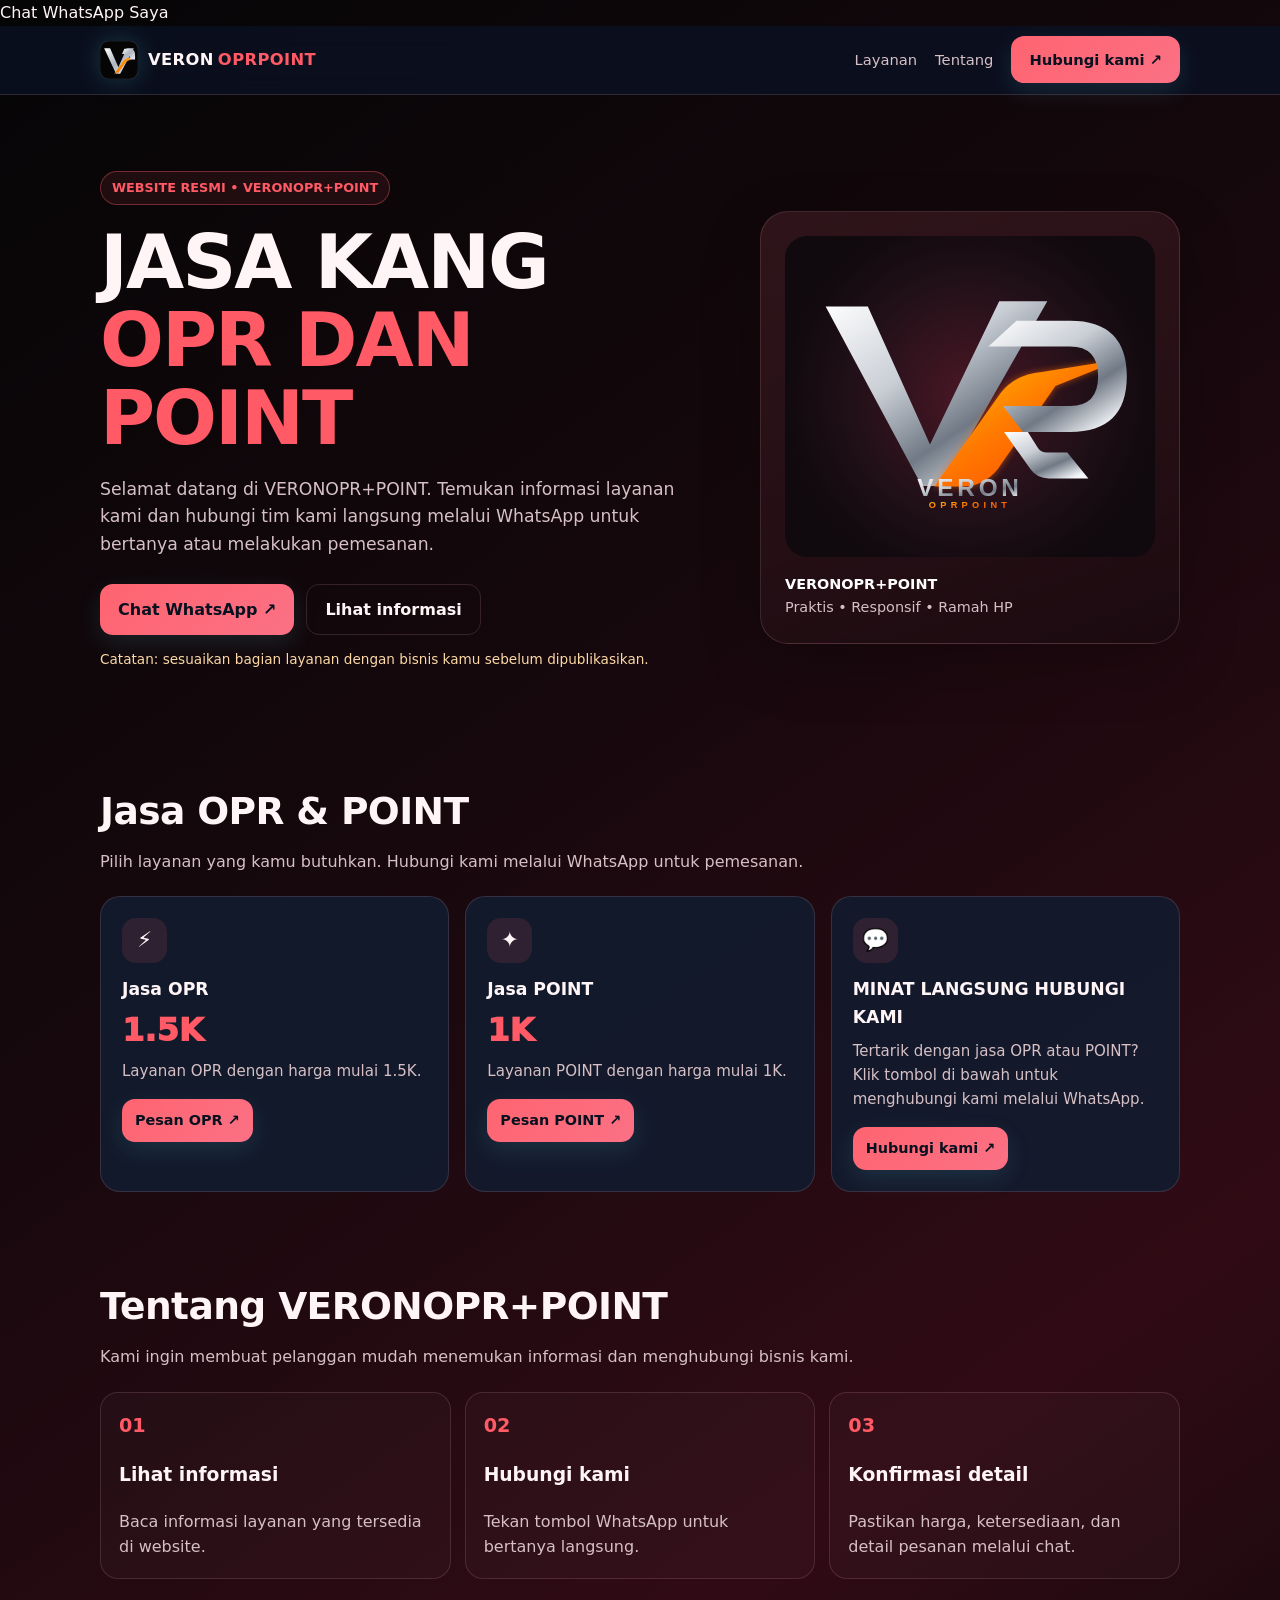
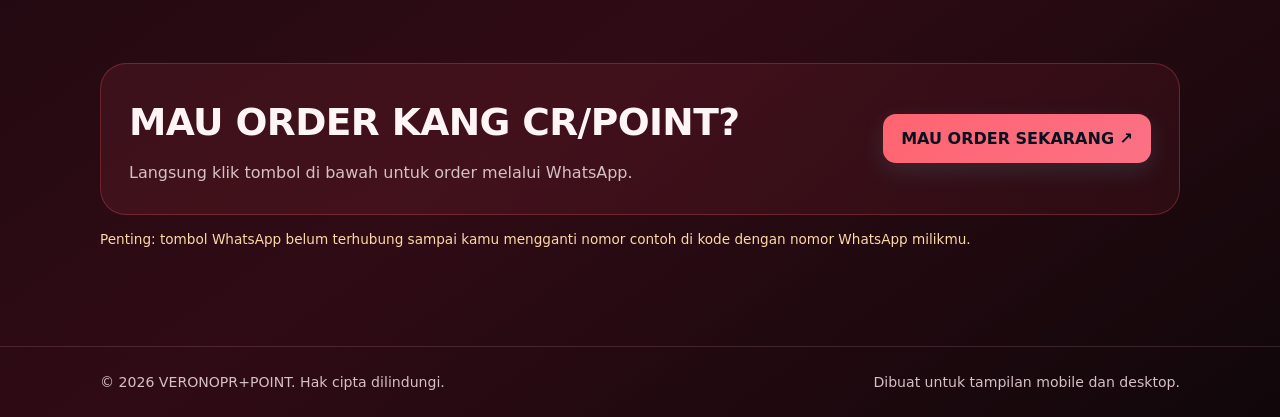
==== commit d0f79cb8: "Update customer contact card heading" ====
--- a/index.html
+++ b/index.html
@@ -134,7 +134,7 @@
       <div class="grid">
         <article class="card"><div class="icon">⚡</div><h3>Jasa OPR</h3><p class="service-price">1.5K</p><p>Layanan OPR dengan harga mulai 1.5K.</p><a class="btn wa-link service-btn" href="#kontak">Pesan OPR ↗</a></article>
         <article class="card"><div class="icon">✦</div><h3>Jasa POINT</h3><p class="service-price">1K</p><p>Layanan POINT dengan harga mulai 1K.</p><a class="btn wa-link service-btn" href="#kontak">Pesan POINT ↗</a></article>
-        <article class="card"><div class="icon">💬</div><h3>Bantuan Pelanggan</h3><p>Butuh informasi atau ingin memesan? Chat kami langsung melalui WhatsApp.</p><a class="btn wa-link service-btn" href="#kontak">Hubungi kami ↗</a></article>
+        <article class="card"><div class="icon">💬</div><h3>MINAT LANGSUNG HUBUNGI KAMI</h3><p>Tertarik dengan jasa OPR atau POINT? Klik tombol di bawah untuk menghubungi kami melalui WhatsApp.</p><a class="btn wa-link service-btn" href="#kontak">Hubungi kami ↗</a></article>
       </div>
     </div>
   </section>
